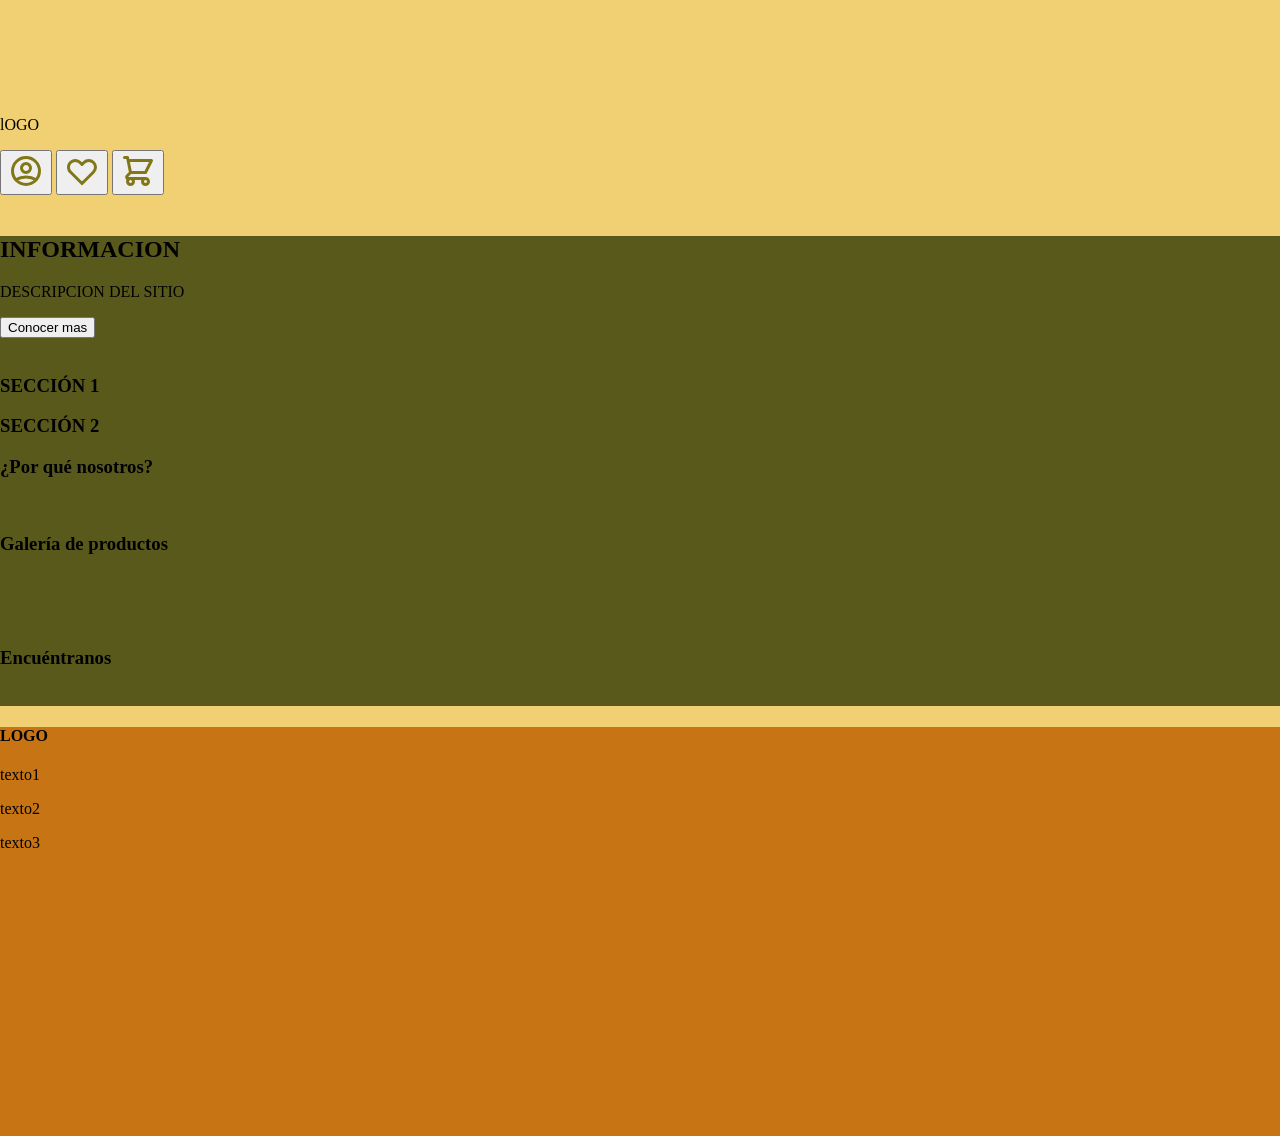
==== proyecto-s/index.html @ 0fb9986b "Clase sass agrego lo trabajado en clases de sass" ====
<!DOCTYPE html>
<html lang="en">
  <head>
    <meta charset="UTF-8" />
    <meta name="viewport" content="width=device-width, initial-scale=1.0" />
    <link rel="stylesheet" href="./css/main.css" />
    <link rel="preconnect" href="https://fonts.googleapis.com" />
    <link rel="preconnect" href="https://fonts.gstatic.com" crossorigin />
    <link
      href="https://fonts.googleapis.com/css2?family=IBM+Plex+Sans:wght@400;500;700&display=swap"
      rel="stylesheet"
    />
    <title>Document</title>
  </head>
  <body>
    <nav class="navbar"></nav>
    <nav class="navbar">
      <p>lOGO</p>
    <div class="icons">
        <button class="profile">
            <svg width="36" height="36" viewBox="0 0 24 24" fill="none" xmlns="http://www.w3.org/2000/svg">
                <path d="M5.121 17.804C7.21942 16.6179 9.58958 15.9963 12 16C14.5 16 16.847 16.655 18.879 17.804M15 10C15 10.7956 14.6839 11.5587 14.1213 12.1213C13.5587 12.6839 12.7956 13 12 13C11.2044 13 10.4413 12.6839 9.87868 12.1213C9.31607 11.5587 9 10.7956 9 10C9 9.20435 9.31607 8.44129 9.87868 7.87868C10.4413 7.31607 11.2044 7 12 7C12.7956 7 13.5587 7.31607 14.1213 7.87868C14.6839 8.44129 15 9.20435 15 10ZM21 12C21 13.1819 20.7672 14.3522 20.3149 15.4442C19.8626 16.5361 19.1997 17.5282 18.364 18.364C17.5282 19.1997 16.5361 19.8626 15.4442 20.3149C14.3522 20.7672 13.1819 21 12 21C10.8181 21 9.64778 20.7672 8.55585 20.3149C7.46392 19.8626 6.47177 19.1997 5.63604 18.364C4.80031 17.5282 4.13738 16.5361 3.68508 15.4442C3.23279 14.3522 3 13.1819 3 12C3 9.61305 3.94821 7.32387 5.63604 5.63604C7.32387 3.94821 9.61305 3 12 3C14.3869 3 16.6761 3.94821 18.364 5.63604C20.0518 7.32387 21 9.61305 21 12Z" stroke="#827717" stroke-width="2" stroke-linecap="round" stroke-linejoin="round"/>
                </svg>
                
          </button>
          <button class="wishlist">
            <svg width="36" height="36" viewBox="0 0 24 24" fill="none" xmlns="http://www.w3.org/2000/svg">
                <path d="M3.34255 7.7779C3.5687 7.23194 3.90017 6.73586 4.31804 6.31799C4.7359 5.90012 5.23198 5.56865 5.77795 5.3425C6.32392 5.11635 6.90909 4.99995 7.50004 4.99995C8.09099 4.99995 8.67616 5.11635 9.22213 5.3425C9.7681 5.56865 10.2642 5.90012 10.682 6.31799L12 7.63599L13.318 6.31799C14.162 5.47407 15.3066 4.99997 16.5 4.99997C17.6935 4.99997 18.8381 5.47407 19.682 6.31799C20.526 7.16191 21.0001 8.30651 21.0001 9.49999C21.0001 10.6935 20.526 11.8381 19.682 12.682L12 20.364L4.31804 12.682C3.90017 12.2641 3.5687 11.7681 3.34255 11.2221C3.1164 10.6761 3 10.0909 3 9.49999C3 8.90904 3.1164 8.32387 3.34255 7.7779Z" stroke="#827717" stroke-width="2" stroke-linecap="round" stroke-linejoin="round"/>
                </svg>
                
          </button>
          <button class="cart">
            <svg width="36" height="36" viewBox="0 0 24 24" fill="none" xmlns="http://www.w3.org/2000/svg">
                <path d="M3 3H5L5.4 5M5.4 5H21L17 13H7M5.4 5L7 13M7 13L4.707 15.293C4.077 15.923 4.523 17 5.414 17H17M17 17C16.4696 17 15.9609 17.2107 15.5858 17.5858C15.2107 17.9609 15 18.4696 15 19C15 19.5304 15.2107 20.0391 15.5858 20.4142C15.9609 20.7893 16.4696 21 17 21C17.5304 21 18.0391 20.7893 18.4142 20.4142C18.7893 20.0391 19 19.5304 19 19C19 18.4696 18.7893 17.9609 18.4142 17.5858C18.0391 17.2107 17.5304 17 17 17ZM9 19C9 19.5304 8.78929 20.0391 8.41421 20.4142C8.03914 20.7893 7.53043 21 7 21C6.46957 21 5.96086 20.7893 5.58579 20.4142C5.21071 20.0391 5 19.5304 5 19C5 18.4696 5.21071 17.9609 5.58579 17.5858C5.96086 17.2107 6.46957 17 7 17C7.53043 17 8.03914 17.2107 8.41421 17.5858C8.78929 17.9609 9 18.4696 9 19Z" stroke="#827717" stroke-width="2" stroke-linecap="round" stroke-linejoin="round"/>
                </svg>
                
          </button>
    </div>
    </nav>
    <main class="main">
        <article>
            <div class=“objetivo-section">
                <h2>INFORMACION</h2>
                <p>DESCRIPCION DEL SITIO</p>
                <button>Conocer mas</button>
            </div>
            <div class="image-section">
                <img src="" alt="">
            </div>
        </article>
        <section class="product-section">
            <div class="seccion1">
                <h3>SECCIÓN 1</h3>
            </div>
            <div class="sección2">
                <h3>SECCIÓN 2</h3>
            </div>
        </section>
        <section class="info-section">
            <div class="about-us">
                <h3>¿Por qué nosotros?</h3>
                <div class="earty">
                    <img src="" alt="">
                    <p></p>
                </div>
            </div>
            <div class="gallery">
                <h3>Galería de productos</h3>
            </div>
            <div>
                <img src="" alt="">
            </div>
            <div>
                <img src="" alt="">
            </div>
            <div>
                <img src="" alt="">
            </div>
            <div class="location">
                <h3>Encuéntranos</h3>
                <div class="map">
                    <img src="" alt="">
                </div>
                <p></p>
            </div>
        </section>
    </main>
    <footer class="footer">

            <h4>LOGO</h4>
    
            <p>texto1</p>
    
            <p>texto2</p>
    
            <p>texto3</p>
    
            <div class="social-media">
    
                <img src="" alt="">
    
                <img src="" alt="">
    
                <img src="" alt="">
    
            </div>
    <footer class="footer"></footer>
  </body>
</html>
---- proyecto-s/css/main.css ----
body {
  background-color: rgb(241, 208, 115);
  margin: 0;
  padding: 0;
}

nav {
  width: 100%;
  height: 100px;
}

main {
  background-color: rgb(90, 89, 28);
}

footer {
  background-color: rgb(199, 116, 20);
  width: 100%;
  height: 250px;
}/*# sourceMappingURL=main.css.map */
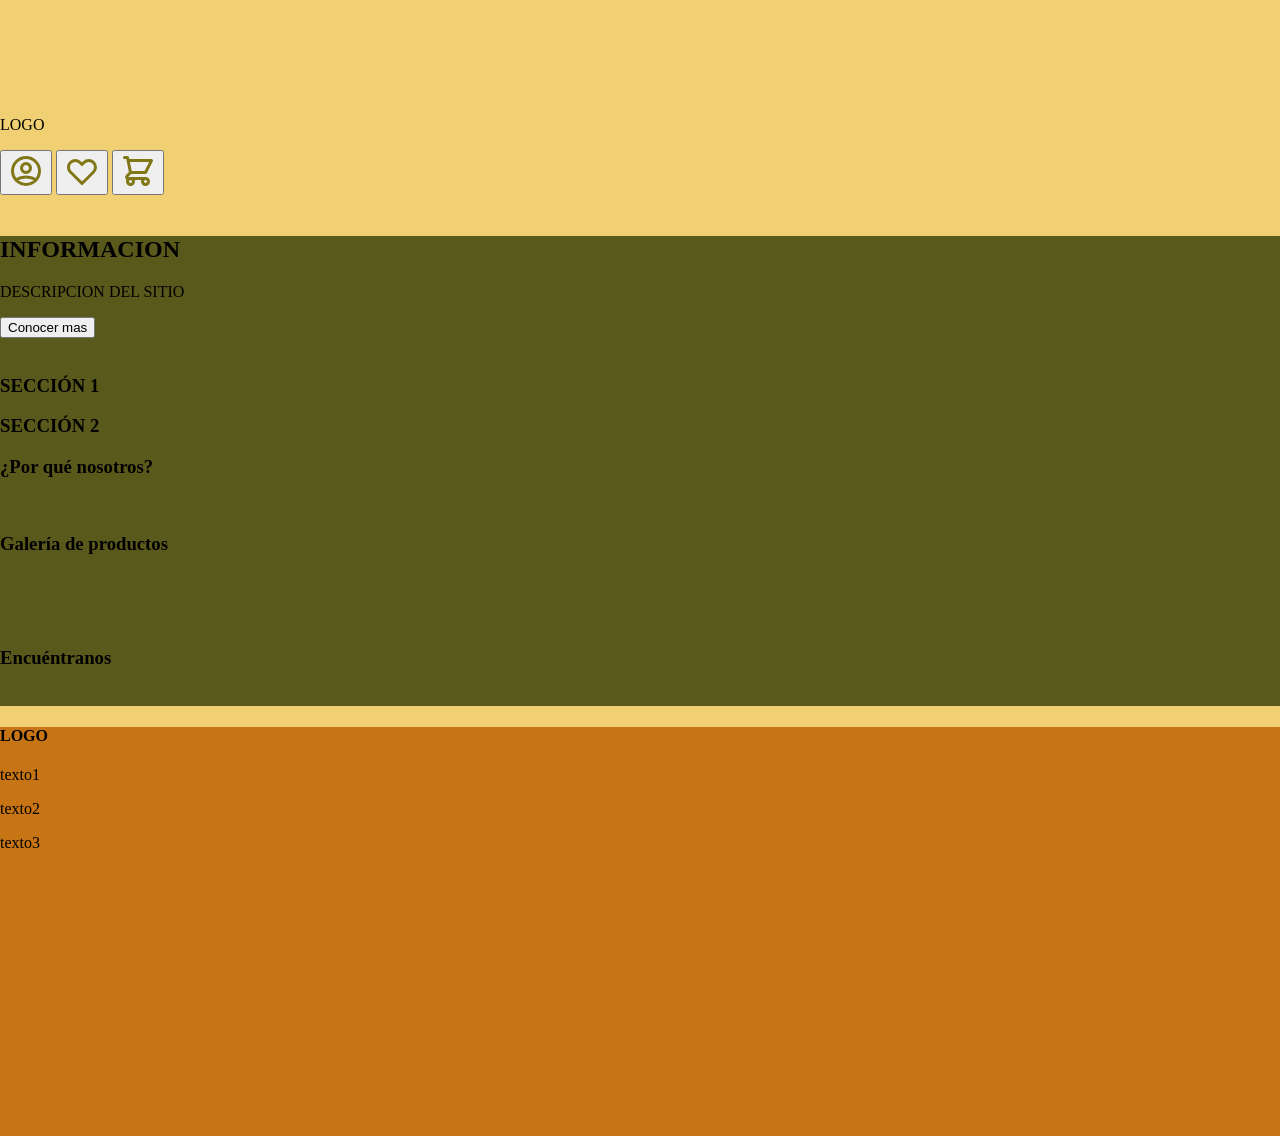
==== commit 2b84fc69: "clase sass algunos cambios menores" ====
--- a/proyecto-s/index.html
+++ b/proyecto-s/index.html
@@ -10,12 +10,12 @@
       href="https://fonts.googleapis.com/css2?family=IBM+Plex+Sans:wght@400;500;700&display=swap"
       rel="stylesheet"
     />
-    <title>Document</title>
+    <title>BESTIAS BINARIAS</title>
   </head>
   <body>
     <nav class="navbar"></nav>
     <nav class="navbar">
-      <p>lOGO</p>
+      <p>LOGO</p>
     <div class="icons">
         <button class="profile">
             <svg width="36" height="36" viewBox="0 0 24 24" fill="none" xmlns="http://www.w3.org/2000/svg">
@@ -86,23 +86,14 @@
         </section>
     </main>
     <footer class="footer">
-
             <h4>LOGO</h4>
-    
             <p>texto1</p>
-    
             <p>texto2</p>
-    
             <p>texto3</p>
-    
             <div class="social-media">
-    
                 <img src="" alt="">
-    
                 <img src="" alt="">
-    
                 <img src="" alt="">
-    
             </div>
     <footer class="footer"></footer>
   </body>
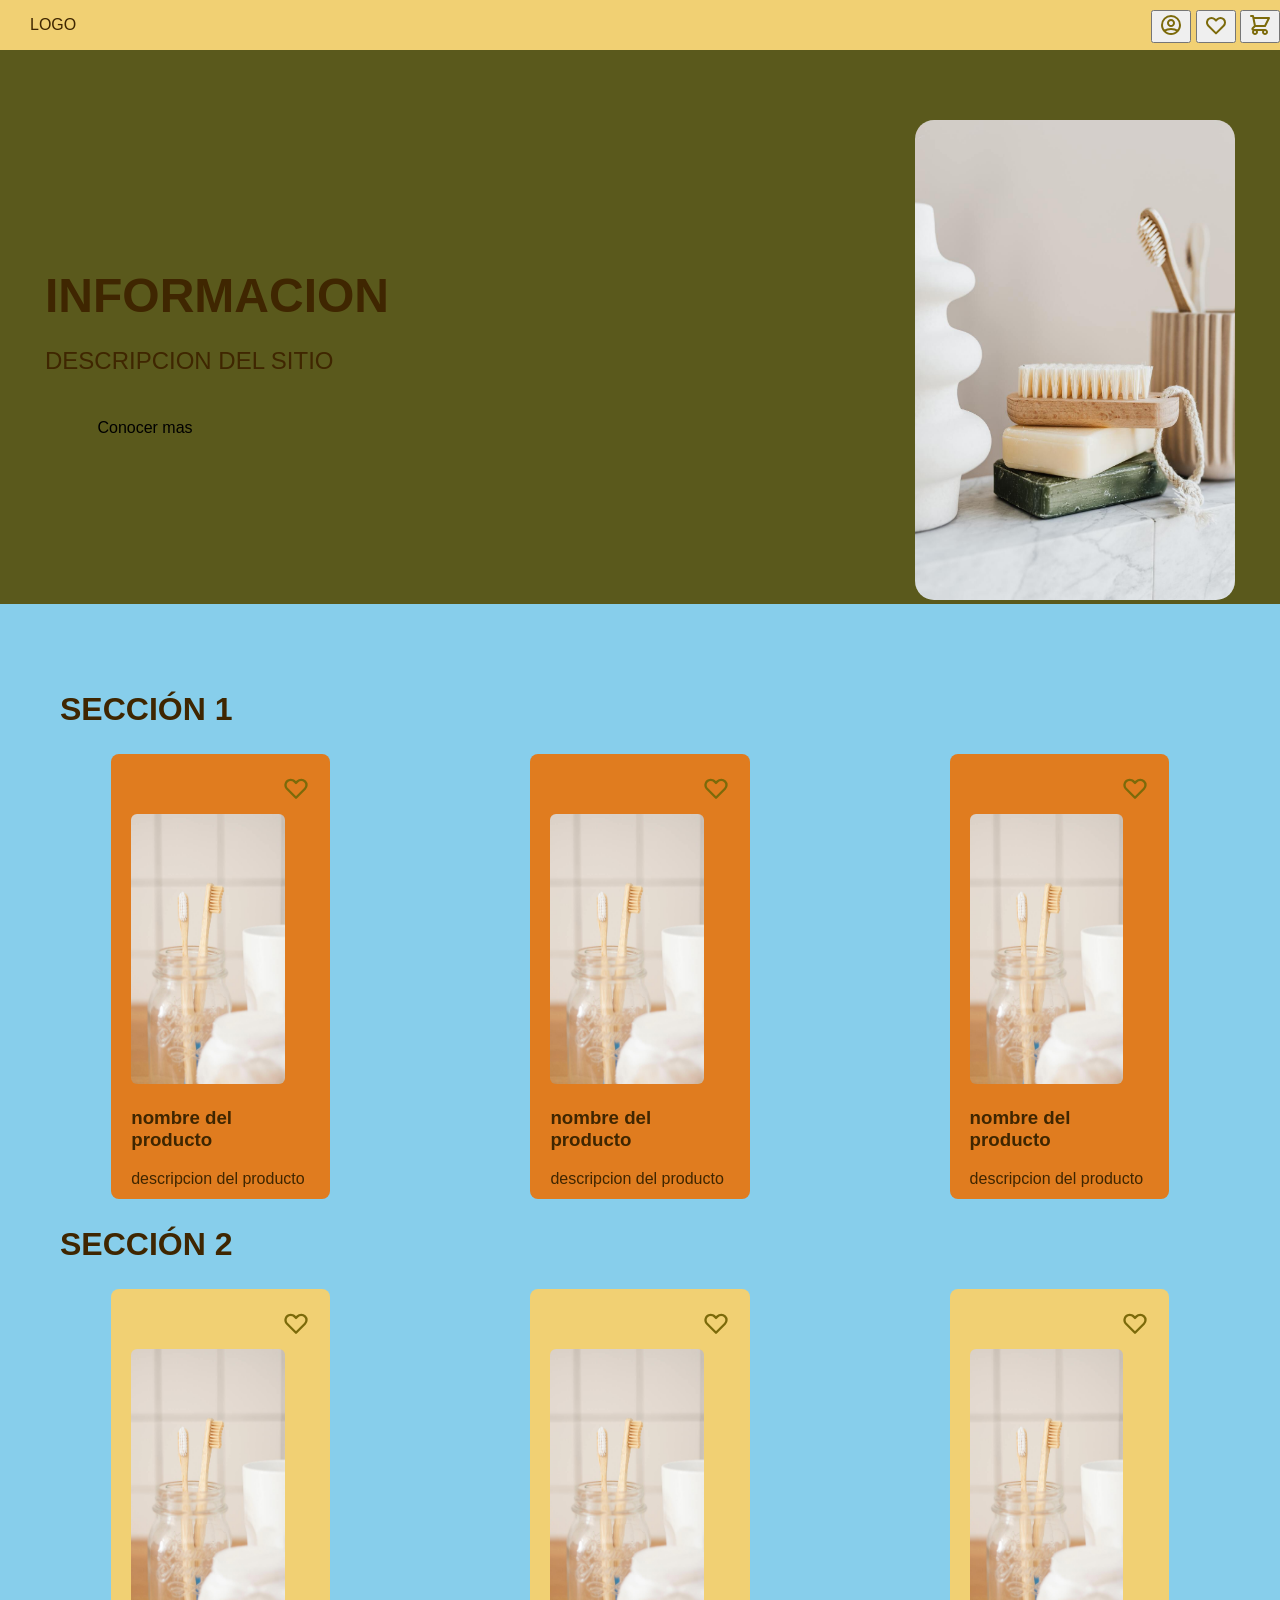
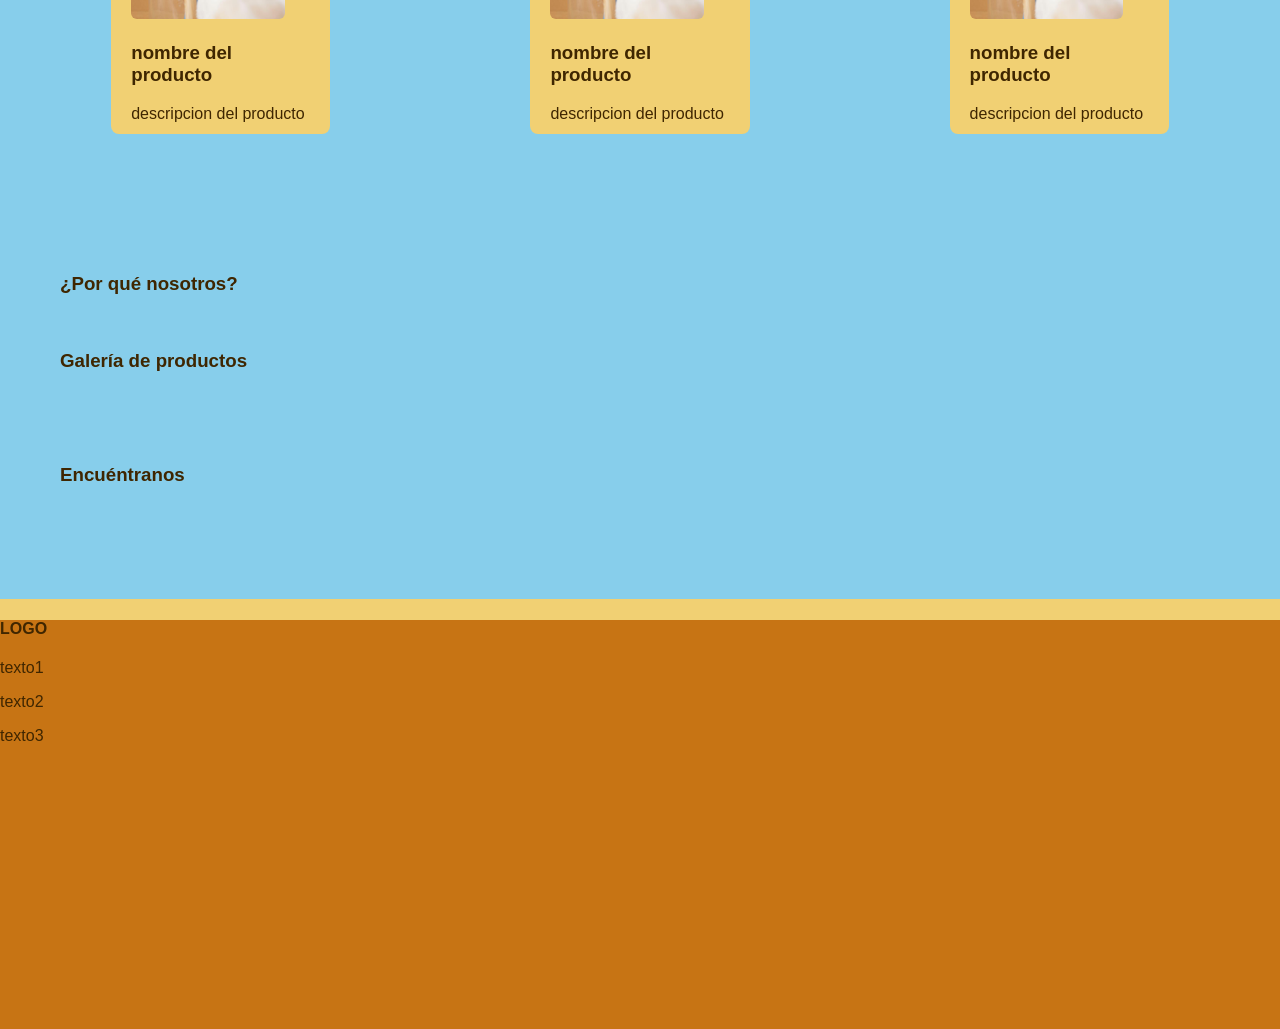
==== commit d47f870d: "Clases de sass" ====
--- a/proyecto-s/index.html
+++ b/proyecto-s/index.html
@@ -10,51 +10,125 @@
       href="https://fonts.googleapis.com/css2?family=IBM+Plex+Sans:wght@400;500;700&display=swap"
       rel="stylesheet"
     />
-    <title>BESTIAS BINARIAS</title>
+    <title>Document</title>
   </head>
   <body>
-    <nav class="navbar"></nav>
     <nav class="navbar">
-      <p>LOGO</p>
+        <p>LOGO</p>
     <div class="icons">
         <button class="profile">
-            <svg width="36" height="36" viewBox="0 0 24 24" fill="none" xmlns="http://www.w3.org/2000/svg">
-                <path d="M5.121 17.804C7.21942 16.6179 9.58958 15.9963 12 16C14.5 16 16.847 16.655 18.879 17.804M15 10C15 10.7956 14.6839 11.5587 14.1213 12.1213C13.5587 12.6839 12.7956 13 12 13C11.2044 13 10.4413 12.6839 9.87868 12.1213C9.31607 11.5587 9 10.7956 9 10C9 9.20435 9.31607 8.44129 9.87868 7.87868C10.4413 7.31607 11.2044 7 12 7C12.7956 7 13.5587 7.31607 14.1213 7.87868C14.6839 8.44129 15 9.20435 15 10ZM21 12C21 13.1819 20.7672 14.3522 20.3149 15.4442C19.8626 16.5361 19.1997 17.5282 18.364 18.364C17.5282 19.1997 16.5361 19.8626 15.4442 20.3149C14.3522 20.7672 13.1819 21 12 21C10.8181 21 9.64778 20.7672 8.55585 20.3149C7.46392 19.8626 6.47177 19.1997 5.63604 18.364C4.80031 17.5282 4.13738 16.5361 3.68508 15.4442C3.23279 14.3522 3 13.1819 3 12C3 9.61305 3.94821 7.32387 5.63604 5.63604C7.32387 3.94821 9.61305 3 12 3C14.3869 3 16.6761 3.94821 18.364 5.63604C20.0518 7.32387 21 9.61305 21 12Z" stroke="#827717" stroke-width="2" stroke-linecap="round" stroke-linejoin="round"/>
+            <svg width="24" height="24" viewBox="0 0 24 24" fill="none" xmlns="http://www.w3.org/2000/svg">
+                <path d="M5.121 17.804C7.21942 16.6179 9.58958 15.9963 12 16C14.5 16 16.847 16.655 18.879 17.804M15 10C15 10.7956 14.6839 11.5587 14.1213 12.1213C13.5587 12.6839 12.7956 13 12 13C11.2044 13 10.4413 12.6839 9.87868 12.1213C9.31607 11.5587 9 10.7956 9 10C9 9.20435 9.31607 8.44129 9.87868 7.87868C10.4413 7.31607 11.2044 7 12 7C12.7956 7 13.5587 7.31607 14.1213 7.87868C14.6839 8.44129 15 9.20435 15 10ZM21 12C21 13.1819 20.7672 14.3522 20.3149 15.4442C19.8626 16.5361 19.1997 17.5282 18.364 18.364C17.5282 19.1997 16.5361 19.8626 15.4442 20.3149C14.3522 20.7672 13.1819 21 12 21C10.8181 21 9.64778 20.7672 8.55585 20.3149C7.46392 19.8626 6.47177 19.1997 5.63604 18.364C4.80031 17.5282 4.13738 16.5361 3.68508 15.4442C3.23279 14.3522 3 13.1819 3 12C3 9.61305 3.94821 7.32387 5.63604 5.63604C7.32387 3.94821 9.61305 3 12 3C14.3869 3 16.6761 3.94821 18.364 5.63604C20.0518 7.32387 21 9.61305 21 12Z" stroke="#7C6A0A" stroke-width="2" stroke-linecap="round" stroke-linejoin="round"/>
                 </svg>
-                
           </button>
           <button class="wishlist">
-            <svg width="36" height="36" viewBox="0 0 24 24" fill="none" xmlns="http://www.w3.org/2000/svg">
-                <path d="M3.34255 7.7779C3.5687 7.23194 3.90017 6.73586 4.31804 6.31799C4.7359 5.90012 5.23198 5.56865 5.77795 5.3425C6.32392 5.11635 6.90909 4.99995 7.50004 4.99995C8.09099 4.99995 8.67616 5.11635 9.22213 5.3425C9.7681 5.56865 10.2642 5.90012 10.682 6.31799L12 7.63599L13.318 6.31799C14.162 5.47407 15.3066 4.99997 16.5 4.99997C17.6935 4.99997 18.8381 5.47407 19.682 6.31799C20.526 7.16191 21.0001 8.30651 21.0001 9.49999C21.0001 10.6935 20.526 11.8381 19.682 12.682L12 20.364L4.31804 12.682C3.90017 12.2641 3.5687 11.7681 3.34255 11.2221C3.1164 10.6761 3 10.0909 3 9.49999C3 8.90904 3.1164 8.32387 3.34255 7.7779Z" stroke="#827717" stroke-width="2" stroke-linecap="round" stroke-linejoin="round"/>
+            <svg width="24" height="24" viewBox="0 0 24 24" fill="none" xmlns="http://www.w3.org/2000/svg">
+                <path d="M3.34255 7.7779C3.5687 7.23194 3.90017 6.73586 4.31804 6.31799C4.7359 5.90012 5.23198 5.56865 5.77795 5.3425C6.32392 5.11635 6.90909 4.99995 7.50004 4.99995C8.09099 4.99995 8.67616 5.11635 9.22213 5.3425C9.7681 5.56865 10.2642 5.90012 10.682 6.31799L12 7.63599L13.318 6.31799C14.162 5.47407 15.3066 4.99997 16.5 4.99997C17.6935 4.99997 18.8381 5.47407 19.682 6.31799C20.526 7.16191 21.0001 8.30651 21.0001 9.49999C21.0001 10.6935 20.526 11.8381 19.682 12.682L12 20.364L4.31804 12.682C3.90017 12.2641 3.5687 11.7681 3.34255 11.2221C3.1164 10.6761 3 10.0909 3 9.49999C3 8.90904 3.1164 8.32387 3.34255 7.7779Z" stroke="#7C6A0A" stroke-width="2" stroke-linecap="round" stroke-linejoin="round"/>
                 </svg>
-                
           </button>
           <button class="cart">
-            <svg width="36" height="36" viewBox="0 0 24 24" fill="none" xmlns="http://www.w3.org/2000/svg">
-                <path d="M3 3H5L5.4 5M5.4 5H21L17 13H7M5.4 5L7 13M7 13L4.707 15.293C4.077 15.923 4.523 17 5.414 17H17M17 17C16.4696 17 15.9609 17.2107 15.5858 17.5858C15.2107 17.9609 15 18.4696 15 19C15 19.5304 15.2107 20.0391 15.5858 20.4142C15.9609 20.7893 16.4696 21 17 21C17.5304 21 18.0391 20.7893 18.4142 20.4142C18.7893 20.0391 19 19.5304 19 19C19 18.4696 18.7893 17.9609 18.4142 17.5858C18.0391 17.2107 17.5304 17 17 17ZM9 19C9 19.5304 8.78929 20.0391 8.41421 20.4142C8.03914 20.7893 7.53043 21 7 21C6.46957 21 5.96086 20.7893 5.58579 20.4142C5.21071 20.0391 5 19.5304 5 19C5 18.4696 5.21071 17.9609 5.58579 17.5858C5.96086 17.2107 6.46957 17 7 17C7.53043 17 8.03914 17.2107 8.41421 17.5858C8.78929 17.9609 9 18.4696 9 19Z" stroke="#827717" stroke-width="2" stroke-linecap="round" stroke-linejoin="round"/>
+            <svg width="24" height="24" viewBox="0 0 24 24" fill="none" xmlns="http://www.w3.org/2000/svg">
+                <path d="M3 3H5L5.4 5M5.4 5H21L17 13H7M5.4 5L7 13M7 13L4.707 15.293C4.077 15.923 4.523 17 5.414 17H17M17 17C16.4696 17 15.9609 17.2107 15.5858 17.5858C15.2107 17.9609 15 18.4696 15 19C15 19.5304 15.2107 20.0391 15.5858 20.4142C15.9609 20.7893 16.4696 21 17 21C17.5304 21 18.0391 20.7893 18.4142 20.4142C18.7893 20.0391 19 19.5304 19 19C19 18.4696 18.7893 17.9609 18.4142 17.5858C18.0391 17.2107 17.5304 17 17 17ZM9 19C9 19.5304 8.78929 20.0391 8.41421 20.4142C8.03914 20.7893 7.53043 21 7 21C6.46957 21 5.96086 20.7893 5.58579 20.4142C5.21071 20.0391 5 19.5304 5 19C5 18.4696 5.21071 17.9609 5.58579 17.5858C5.96086 17.2107 6.46957 17 7 17C7.53043 17 8.03914 17.2107 8.41421 17.5858C8.78929 17.9609 9 18.4696 9 19Z" stroke="#7C6A0A" stroke-width="2" stroke-linecap="round" stroke-linejoin="round"/>
                 </svg>
                 
           </button>
     </div>
     </nav>
-    <main class="main">
+    <main class="main-section">
         <article>
-            <div class=“objetivo-section">
-                <h2>INFORMACION</h2>
+            <div class=“info-section">
+                <h1>INFORMACION</h1>
                 <p>DESCRIPCION DEL SITIO</p>
                 <button>Conocer mas</button>
             </div>
             <div class="image-section">
-                <img src="" alt="">
+                <img src="./complementos/img/main.jpg" alt="">
             </div>
         </article>
         <section class="product-section">
-            <div class="seccion1">
-                <h3>SECCIÓN 1</h3>
-            </div>
-            <div class="sección2">
-                <h3>SECCIÓN 2</h3>
-            </div>
+                
+                <div class="section1">
+                    <h2>SECCIÓN 1</h2>
+                    <div class="card-section">
+                        <div class="product-card">
+                            <div class="icons"> 
+                                <svg width="24" height="24" viewBox="0 0 24 24" fill="none" xmlns="http://www.w3.org/2000/svg">
+                                    <path d="M3.34255 7.7779C3.5687 7.23194 3.90017 6.73586 4.31804 6.31799C4.7359 5.90012 5.23198 5.56865 5.77795 5.3425C6.32392 5.11635 6.90909 4.99995 7.50004 4.99995C8.09099 4.99995 8.67616 5.11635 9.22213 5.3425C9.7681 5.56865 10.2642 5.90012 10.682 6.31799L12 7.63599L13.318 6.31799C14.162 5.47407 15.3066 4.99997 16.5 4.99997C17.6935 4.99997 18.8381 5.47407 19.682 6.31799C20.526 7.16191 21.0001 8.30651 21.0001 9.49999C21.0001 10.6935 20.526 11.8381 19.682 12.682L12 20.364L4.31804 12.682C3.90017 12.2641 3.5687 11.7681 3.34255 11.2221C3.1164 10.6761 3 10.0909 3 9.49999C3 8.90904 3.1164 8.32387 3.34255 7.7779Z" stroke="#7C6A0A" stroke-width="2" stroke-linecap="round" stroke-linejoin="round"/>
+                                </svg>
+                            </div>  
+                            <div class="product-image">
+                                <img src="./complementos/img/products/toothbrush.jpg" alt="">
+                            </div>
+                            <h3> nombre del producto</h3>
+                            <p>descripcion del producto</p>
+                        </div>
+                        <div class="product-card">
+                            <div class="icons"> 
+                                <svg width="24" height="24" viewBox="0 0 24 24" fill="none" xmlns="http://www.w3.org/2000/svg">
+                                    <path d="M3.34255 7.7779C3.5687 7.23194 3.90017 6.73586 4.31804 6.31799C4.7359 5.90012 5.23198 5.56865 5.77795 5.3425C6.32392 5.11635 6.90909 4.99995 7.50004 4.99995C8.09099 4.99995 8.67616 5.11635 9.22213 5.3425C9.7681 5.56865 10.2642 5.90012 10.682 6.31799L12 7.63599L13.318 6.31799C14.162 5.47407 15.3066 4.99997 16.5 4.99997C17.6935 4.99997 18.8381 5.47407 19.682 6.31799C20.526 7.16191 21.0001 8.30651 21.0001 9.49999C21.0001 10.6935 20.526 11.8381 19.682 12.682L12 20.364L4.31804 12.682C3.90017 12.2641 3.5687 11.7681 3.34255 11.2221C3.1164 10.6761 3 10.0909 3 9.49999C3 8.90904 3.1164 8.32387 3.34255 7.7779Z" stroke="#7C6A0A" stroke-width="2" stroke-linecap="round" stroke-linejoin="round"/>
+                                </svg>
+                            </div>  
+                            <div class="product-image">
+                                <img src="./complementos/img/products/toothbrush.jpg" alt="">
+                            </div>
+                            <h3> nombre del producto</h3>
+                            <p>descripcion del producto</p>
+                        </div>
+                        <div class="product-card">
+                            <div class="icons"> 
+                                <svg width="24" height="24" viewBox="0 0 24 24" fill="none" xmlns="http://www.w3.org/2000/svg">
+                                    <path d="M3.34255 7.7779C3.5687 7.23194 3.90017 6.73586 4.31804 6.31799C4.7359 5.90012 5.23198 5.56865 5.77795 5.3425C6.32392 5.11635 6.90909 4.99995 7.50004 4.99995C8.09099 4.99995 8.67616 5.11635 9.22213 5.3425C9.7681 5.56865 10.2642 5.90012 10.682 6.31799L12 7.63599L13.318 6.31799C14.162 5.47407 15.3066 4.99997 16.5 4.99997C17.6935 4.99997 18.8381 5.47407 19.682 6.31799C20.526 7.16191 21.0001 8.30651 21.0001 9.49999C21.0001 10.6935 20.526 11.8381 19.682 12.682L12 20.364L4.31804 12.682C3.90017 12.2641 3.5687 11.7681 3.34255 11.2221C3.1164 10.6761 3 10.0909 3 9.49999C3 8.90904 3.1164 8.32387 3.34255 7.7779Z" stroke="#7C6A0A" stroke-width="2" stroke-linecap="round" stroke-linejoin="round"/>
+                                </svg>
+                            </div>  
+                            <div class="product-image">
+                                <img src="./complementos/img/products/toothbrush.jpg" alt="">
+                            </div>
+                            <h3> nombre del producto</h3>
+                            <p>descripcion del producto</p>
+                        </div>
+                    </div>    
+                </div>
+                <div class="section2">
+                    <h2>SECCIÓN 2</h2>
+                    <div class="card-section">
+                        <div class="product-card">
+                            <div class="icons"> 
+                                <svg width="24" height="24" viewBox="0 0 24 24" fill="none" xmlns="http://www.w3.org/2000/svg">
+                                    <path d="M3.34255 7.7779C3.5687 7.23194 3.90017 6.73586 4.31804 6.31799C4.7359 5.90012 5.23198 5.56865 5.77795 5.3425C6.32392 5.11635 6.90909 4.99995 7.50004 4.99995C8.09099 4.99995 8.67616 5.11635 9.22213 5.3425C9.7681 5.56865 10.2642 5.90012 10.682 6.31799L12 7.63599L13.318 6.31799C14.162 5.47407 15.3066 4.99997 16.5 4.99997C17.6935 4.99997 18.8381 5.47407 19.682 6.31799C20.526 7.16191 21.0001 8.30651 21.0001 9.49999C21.0001 10.6935 20.526 11.8381 19.682 12.682L12 20.364L4.31804 12.682C3.90017 12.2641 3.5687 11.7681 3.34255 11.2221C3.1164 10.6761 3 10.0909 3 9.49999C3 8.90904 3.1164 8.32387 3.34255 7.7779Z" stroke="#7C6A0A" stroke-width="2" stroke-linecap="round" stroke-linejoin="round"/>
+                                </svg>
+                            </div>  
+                            <div class="product-image">
+                                <img src="./complementos/img/products/toothbrush.jpg" alt="">
+                            </div>
+                            <h3> nombre del producto</h3>
+                            <p>descripcion del producto</p>
+                        </div>
+                        <div class="product-card">
+                            <div class="icons"> 
+                                <svg width="24" height="24" viewBox="0 0 24 24" fill="none" xmlns="http://www.w3.org/2000/svg">
+                                    <path d="M3.34255 7.7779C3.5687 7.23194 3.90017 6.73586 4.31804 6.31799C4.7359 5.90012 5.23198 5.56865 5.77795 5.3425C6.32392 5.11635 6.90909 4.99995 7.50004 4.99995C8.09099 4.99995 8.67616 5.11635 9.22213 5.3425C9.7681 5.56865 10.2642 5.90012 10.682 6.31799L12 7.63599L13.318 6.31799C14.162 5.47407 15.3066 4.99997 16.5 4.99997C17.6935 4.99997 18.8381 5.47407 19.682 6.31799C20.526 7.16191 21.0001 8.30651 21.0001 9.49999C21.0001 10.6935 20.526 11.8381 19.682 12.682L12 20.364L4.31804 12.682C3.90017 12.2641 3.5687 11.7681 3.34255 11.2221C3.1164 10.6761 3 10.0909 3 9.49999C3 8.90904 3.1164 8.32387 3.34255 7.7779Z" stroke="#7C6A0A" stroke-width="2" stroke-linecap="round" stroke-linejoin="round"/>
+                                </svg>
+                            </div>  
+                            <div class="product-image">
+                                <img src="./complementos/img/products/toothbrush.jpg" alt="">
+                            </div>
+                            <h3> nombre del producto</h3>
+                            <p>descripcion del producto</p>
+                        </div>
+                        <div class="product-card">
+                            <div class="icons"> 
+                                <svg width="24" height="24" viewBox="0 0 24 24" fill="none" xmlns="http://www.w3.org/2000/svg">
+                                    <path d="M3.34255 7.7779C3.5687 7.23194 3.90017 6.73586 4.31804 6.31799C4.7359 5.90012 5.23198 5.56865 5.77795 5.3425C6.32392 5.11635 6.90909 4.99995 7.50004 4.99995C8.09099 4.99995 8.67616 5.11635 9.22213 5.3425C9.7681 5.56865 10.2642 5.90012 10.682 6.31799L12 7.63599L13.318 6.31799C14.162 5.47407 15.3066 4.99997 16.5 4.99997C17.6935 4.99997 18.8381 5.47407 19.682 6.31799C20.526 7.16191 21.0001 8.30651 21.0001 9.49999C21.0001 10.6935 20.526 11.8381 19.682 12.682L12 20.364L4.31804 12.682C3.90017 12.2641 3.5687 11.7681 3.34255 11.2221C3.1164 10.6761 3 10.0909 3 9.49999C3 8.90904 3.1164 8.32387 3.34255 7.7779Z" stroke="#7C6A0A" stroke-width="2" stroke-linecap="round" stroke-linejoin="round"/>
+                                </svg>
+                            </div>  
+                            <div class="product-image">
+                                <img src="./complementos/img/products/toothbrush.jpg" alt="">
+                            </div>
+                            <h3> nombre del producto</h3>
+                            <p>descripcion del producto</p>
+                        </div>
+                    </div>
+                </div>
         </section>
         <section class="info-section">
             <div class="about-us">
@@ -86,14 +160,23 @@
         </section>
     </main>
     <footer class="footer">
+
             <h4>LOGO</h4>
+    
             <p>texto1</p>
+    
             <p>texto2</p>
+    
             <p>texto3</p>
+    
             <div class="social-media">
+    
                 <img src="" alt="">
+    
                 <img src="" alt="">
+    
                 <img src="" alt="">
+    
             </div>
     <footer class="footer"></footer>
   </body>
--- a/proyecto-s/css/main.css
+++ b/proyecto-s/css/main.css
@@ -2,11 +2,26 @@
   background-color: rgb(241, 208, 115);
   margin: 0;
   padding: 0;
+  font-family: "IBM Plex Sans", sans-serif;
+  color: rgb(63, 38, 1);
 }
 
 nav {
+  display: flex;
   width: 100%;
-  height: 100px;
+  height: 100%;
+  justify-content: space-between;
+}
+nav p {
+  font-size: 1.5;
+  padding-left: 30px;
+}
+nav .icons {
+  display: flex-end;
+  gap: 15px;
+  margin-top: 10px;
+  background: none;
+  border-style: none;
 }
 
 main {
@@ -17,4 +32,98 @@
   background-color: rgb(199, 116, 20);
   width: 100%;
   height: 250px;
+}
+
+article {
+  width: auto;
+  color: rgb(63, 38, 1);
+  display: flex;
+  flex-direction: row;
+  justify-content: space-between;
+  align-items: center;
+  padding-left: 45px;
+  padding-right: 45px;
+  padding-top: 70px;
+}
+article .info-section {
+  display: flex;
+  flex-direction: row;
+  padding-top: 50px;
+  gap: 25px;
+}
+article h1 {
+  font-size: 3em;
+  padding: 0px;
+  margin: 0px;
+}
+article p {
+  font-size: 1.5em;
+}
+article button {
+  width: 200px;
+  padding: 20px;
+  background-color: rgb(199, 116, 20);
+  background: none;
+  border-style: none;
+  border-radius: 35px;
+  font-size: 1em;
+  cursor: pointer;
+}
+article .imagen-section {
+  width: 50%;
+  background-color: rgb(119, 109, 64);
+}
+article img {
+  width: 25vw;
+  border-radius: 19px;
+}
+
+section {
+  width: auto;
+  height: auto;
+  padding: 60px;
+  background-color: skyblue;
+}
+section .section1 h2, section .section2 h2 {
+  color: rgb(63, 38, 1);
+  font-size: 2em;
+}
+section .section1 .card-section, section .section2 .card-section {
+  display: flex;
+  width: auto;
+  height: auto;
+  justify-content: center;
+  align-items: center;
+  -moz-column-gap: 200px;
+       column-gap: 200px;
+  row-gap: 200px;
+}
+section .section1 .product-card, section .section2 .product-card {
+  width: 14vw;
+  height: 45vh;
+  background-color: rgb(224, 124, 31);
+  color: rgb(63, 38, 1);
+  padding: 20px;
+  border-radius: 8px;
+}
+section .section1 .product-card .icons, section .section2 .product-card .icons {
+  width: 100%;
+  display: flex;
+  justify-content: flex-end;
+  padding-bottom: 12px;
+}
+section .section1 .product-card .icons svg, section .section2 .product-card .icons svg {
+  width: 28px;
+  height: 28px;
+  stroke: olive;
+  stroke-width: yellow;
+  cursor: pointer;
+}
+section .section1 .product-card img, section .section2 .product-card img {
+  width: 12vw;
+  height: 30vh;
+  border-radius: 6px;
+}
+section .section2 .product-card {
+  background-color: rgb(241, 208, 115);
 }/*# sourceMappingURL=main.css.map */
